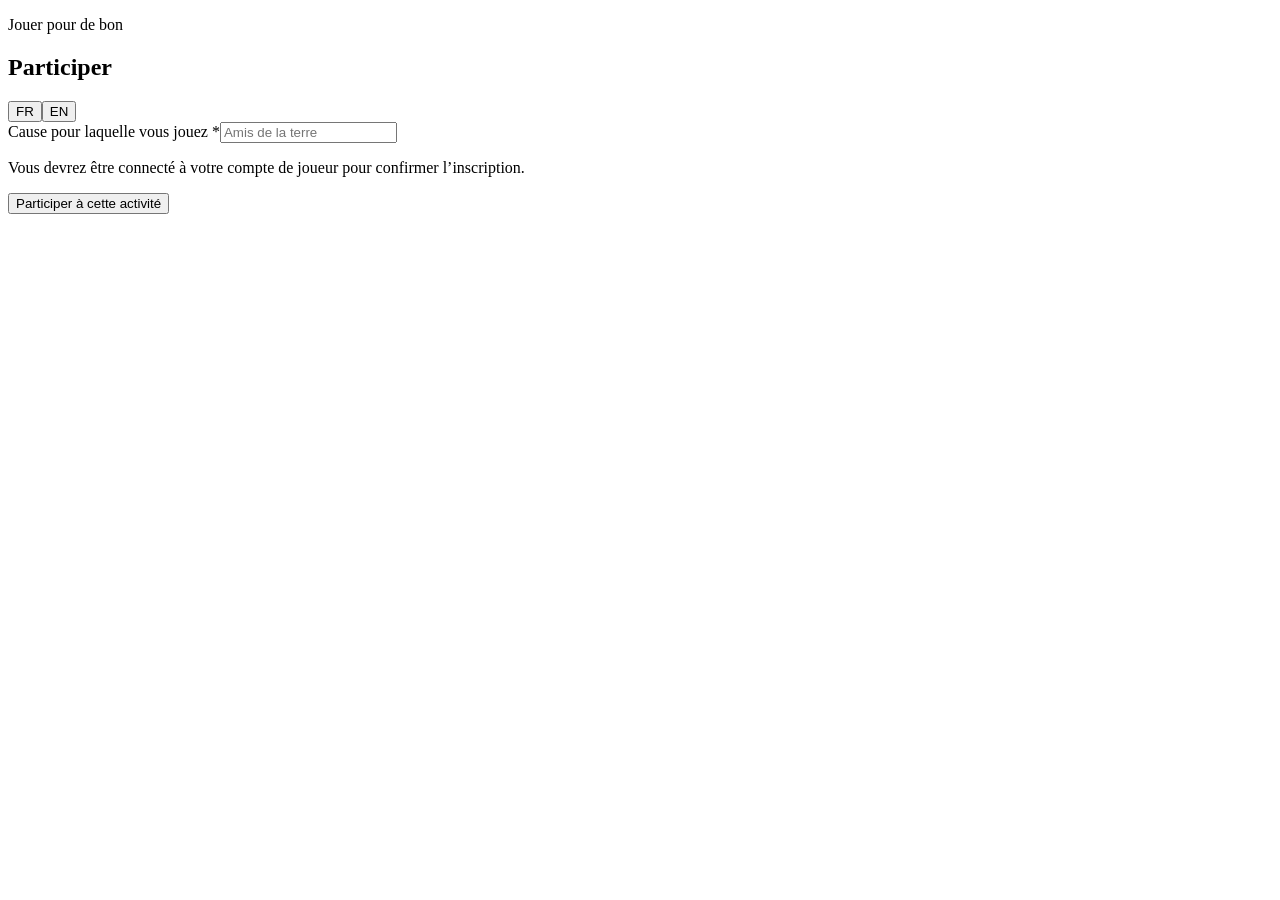
==== join/index.html @ 6a2443c5 "Add player join page" ====
<!doctype html>
<html lang="fr">
<head>
  <meta charset="utf-8" />
  <meta name="viewport" content="width=device-width, initial-scale=1" />
  <title>Participer — Jouer pour de bon</title>
  <link rel="stylesheet" href="styles.css?v=20260806-2214" />
</head>
<body>
  <main class="page-shell">
    <section class="join-card">
      <div class="top-bar">
        <div><p class="eyebrow" data-i18n="eyebrow">Jouer pour de bon</p><h1 data-i18n="title">Participer</h1></div>
        <div class="language-toggle"><button class="language-button active" data-lang="fr">FR</button><button class="language-button" data-lang="en">EN</button></div>
      </div>
      <div id="eventSummary" class="event-summary"></div>
      <form id="joinForm">
        <label class="field"><span data-i18n="causeLabel">Cause pour laquelle vous jouez *</span><input id="causeInput" required maxlength="160" placeholder="Amis de la terre" /></label>
        <p class="helper" data-i18n="accountNote">Vous devrez être connecté à votre compte de joueur pour confirmer l’inscription.</p>
        <div id="joinMessage" class="message" hidden></div>
        <button class="primary-button" type="submit" data-i18n="joinButton">Participer à cette activité</button>
      </form>
    </section>
  </main>
  <script src="script.js?v=20260806-2214"></script>
</body>
</html>
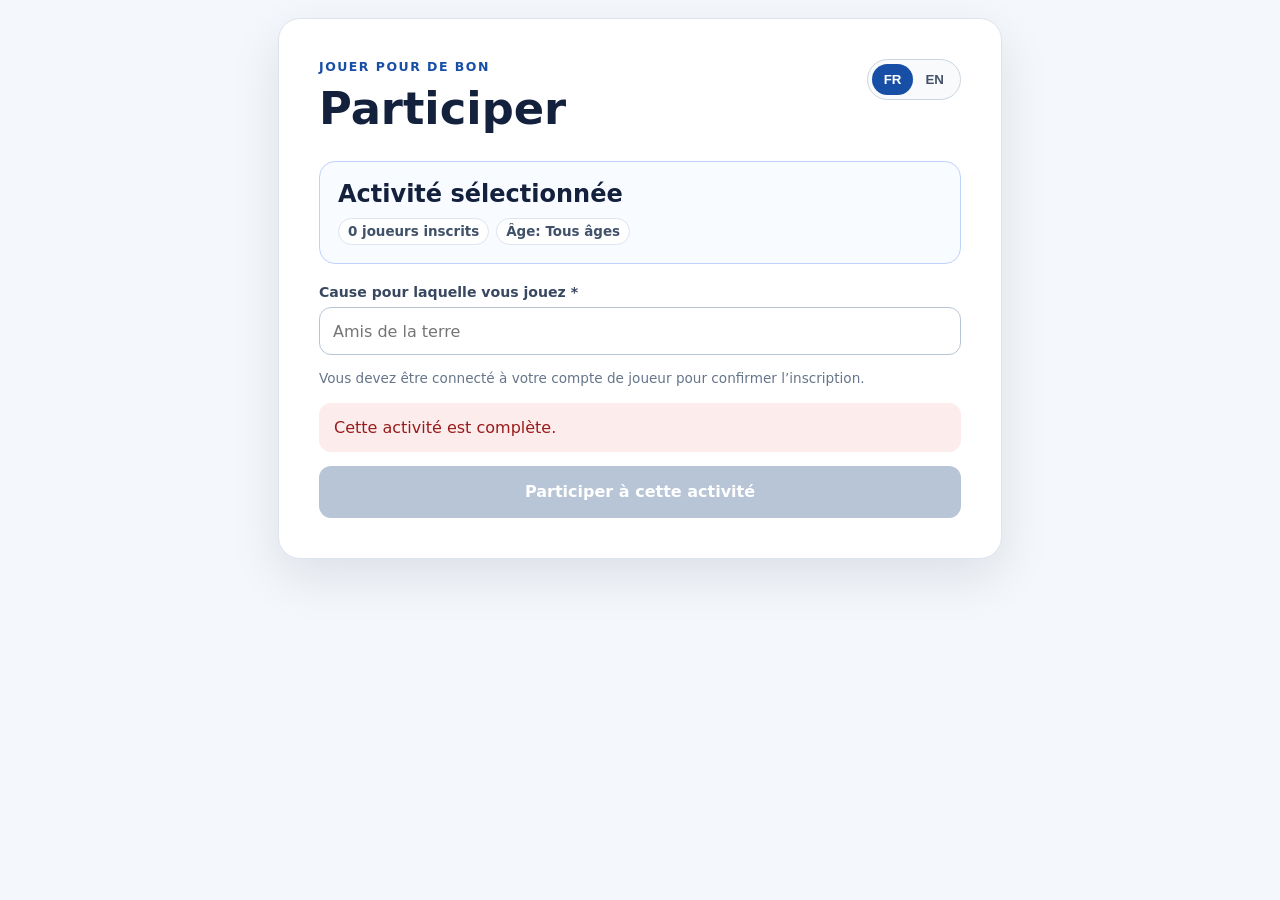
==== commit b7146520: "Refresh Join page assets" ====
--- a/join/index.html
+++ b/join/index.html
@@ -4,7 +4,7 @@
   <meta charset="utf-8" />
   <meta name="viewport" content="width=device-width, initial-scale=1" />
   <title>Participer — Jouer pour de bon</title>
-  <link rel="stylesheet" href="styles.css?v=20260806-2214" />
+  <link rel="stylesheet" href="styles.css?v=20260807-1630" />
 </head>
 <body>
   <main class="page-shell">
@@ -16,12 +16,12 @@
       <div id="eventSummary" class="event-summary"></div>
       <form id="joinForm">
         <label class="field"><span data-i18n="causeLabel">Cause pour laquelle vous jouez *</span><input id="causeInput" required maxlength="160" placeholder="Amis de la terre" /></label>
-        <p class="helper" data-i18n="accountNote">Vous devrez être connecté à votre compte de joueur pour confirmer l’inscription.</p>
+        <p class="helper" data-i18n="accountNote">Vous devez être connecté à votre compte de joueur pour confirmer l’inscription.</p>
         <div id="joinMessage" class="message" hidden></div>
         <button class="primary-button" type="submit" data-i18n="joinButton">Participer à cette activité</button>
       </form>
     </section>
   </main>
-  <script src="script.js?v=20260806-2214"></script>
+  <script src="script.js?v=20260807-1630"></script>
 </body>
-</html>
+</html>
--- a/join/styles.css
+++ b/join/styles.css
@@ -0,0 +1 @@
+*{box-sizing:border-box}:root{font-family:Inter,ui-sans-serif,system-ui,-apple-system,BlinkMacSystemFont,"Segoe UI",sans-serif;color:#14213d;background:#f4f7fb;--blue:#174ea6;--muted:#5f6f86;--line:#dce4ef}body{margin:0;min-width:320px;background:#f4f7fb}.page-shell{width:min(100%,760px);margin:0 auto;padding:18px}.join-card{background:#fff;border:1px solid var(--line);border-radius:22px;padding:clamp(20px,4vw,40px);box-shadow:0 18px 50px rgba(20,33,61,.10)}.top-bar{display:flex;justify-content:space-between;align-items:flex-start;gap:18px}.eyebrow{margin:0 0 8px;color:var(--blue);font-size:.78rem;font-weight:850;letter-spacing:.12em;text-transform:uppercase}h1{margin:0;font-size:clamp(1.9rem,5vw,2.8rem)}.language-toggle{display:inline-flex;padding:4px;border:1px solid #cbd5e1;border-radius:999px;background:#f8fafc}.language-button{border:0;border-radius:999px;padding:8px 12px;background:transparent;color:#445168;font-weight:800;cursor:pointer}.language-button.active{background:var(--blue);color:#fff}.event-summary{margin:26px 0 20px;padding:18px;border:1px solid #bfd2fb;border-radius:16px;background:#f8fbff}.event-summary h2{margin:0 0 10px}.summary-facts{display:flex;flex-wrap:wrap;gap:7px}.summary-facts span{padding:5px 9px;border:1px solid var(--line);border-radius:999px;background:#fff;color:#40516a;font-size:.84rem;font-weight:750}form{display:grid;gap:14px}.field{display:grid;gap:7px}.field span{font-size:.88rem;font-weight:800;color:#394860}input{min-height:48px;border:1px solid #b8c5d6;border-radius:12px;padding:11px 13px;font:inherit}input:focus{outline:3px solid rgba(26,102,255,.16);border-color:#1a66ff}.helper{margin:0;color:#66758a;font-size:.85rem;line-height:1.45}.primary-button{min-height:52px;border:0;border-radius:12px;padding:12px 18px;background:var(--blue);color:#fff;font:inherit;font-weight:850;cursor:pointer}.primary-button:disabled{background:#b8c5d6;cursor:not-allowed}.message{padding:13px 15px;border-radius:12px;background:#eef4ff;color:#294d83;line-height:1.45}.message.error{background:#fdecec;color:#991b1b}.message.success{background:#edf8ef;color:#1f6033}@media(max-width:640px){.page-shell{padding:10px}.join-card{border-radius:17px;padding:20px}.top-bar{flex-direction:column-reverse}.language-toggle{align-self:flex-end}}
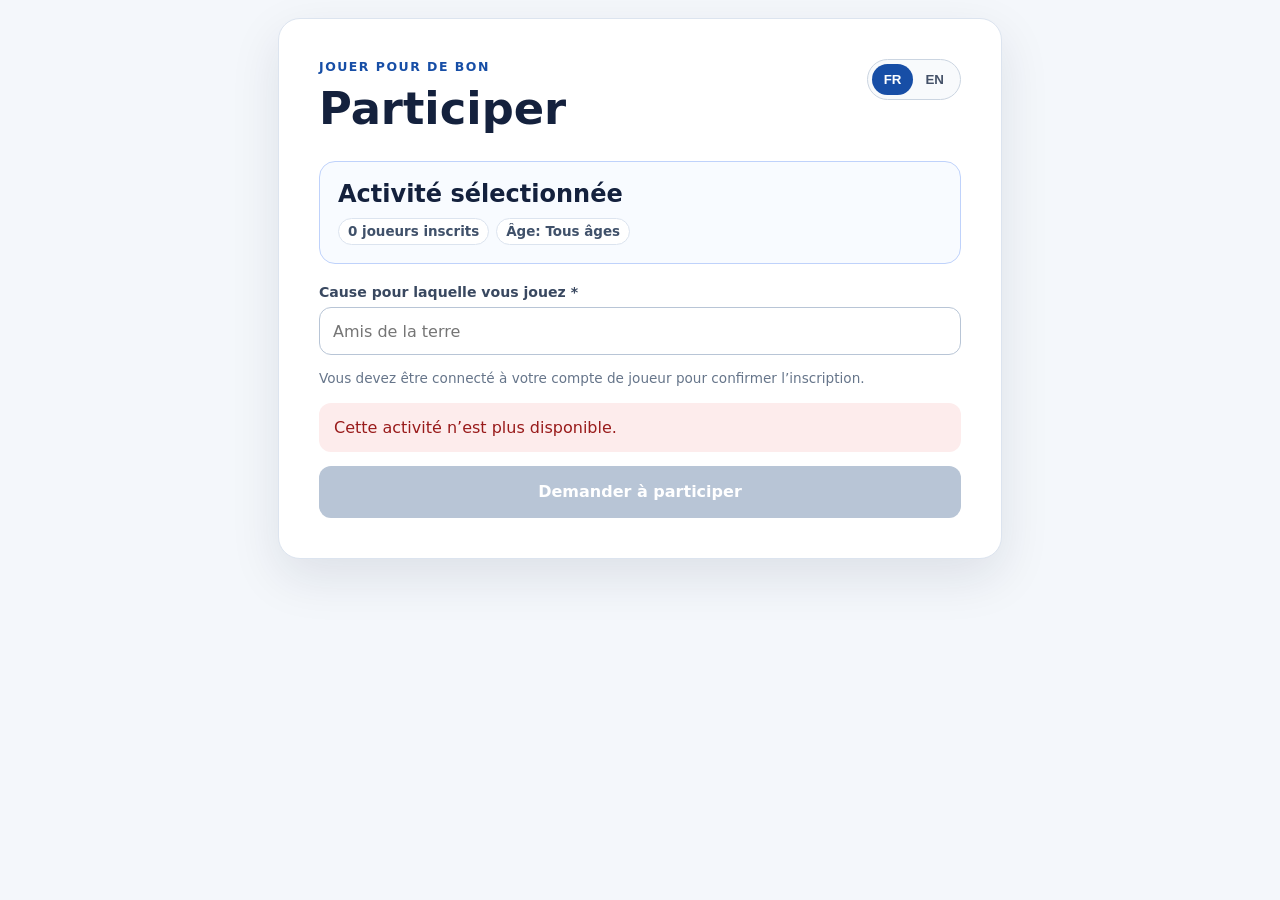
==== commit cc2a5459: "Show sample events and add search and safe request-to-join controls" ====
--- a/join/index.html
+++ b/join/index.html
@@ -1,27 +1,27 @@
-<!doctype html>
-<html lang="fr">
-<head>
-  <meta charset="utf-8" />
-  <meta name="viewport" content="width=device-width, initial-scale=1" />
-  <title>Participer — Jouer pour de bon</title>
-  <link rel="stylesheet" href="styles.css?v=20260807-1630" />
-</head>
-<body>
-  <main class="page-shell">
-    <section class="join-card">
-      <div class="top-bar">
-        <div><p class="eyebrow" data-i18n="eyebrow">Jouer pour de bon</p><h1 data-i18n="title">Participer</h1></div>
-        <div class="language-toggle"><button class="language-button active" data-lang="fr">FR</button><button class="language-button" data-lang="en">EN</button></div>
-      </div>
-      <div id="eventSummary" class="event-summary"></div>
-      <form id="joinForm">
-        <label class="field"><span data-i18n="causeLabel">Cause pour laquelle vous jouez *</span><input id="causeInput" required maxlength="160" placeholder="Amis de la terre" /></label>
-        <p class="helper" data-i18n="accountNote">Vous devez être connecté à votre compte de joueur pour confirmer l’inscription.</p>
-        <div id="joinMessage" class="message" hidden></div>
-        <button class="primary-button" type="submit" data-i18n="joinButton">Participer à cette activité</button>
-      </form>
-    </section>
-  </main>
-  <script src="script.js?v=20260807-1630"></script>
-</body>
-</html>+<!doctype html>
+<html lang="fr">
+<head>
+  <meta charset="utf-8" />
+  <meta name="viewport" content="width=device-width, initial-scale=1" />
+  <title>Participer — Jouer pour de bon</title>
+  <link rel="stylesheet" href="styles.css?v=20260921-001" />
+</head>
+<body>
+  <main class="page-shell">
+    <section class="join-card">
+      <div class="top-bar">
+        <div><p class="eyebrow" data-i18n="eyebrow">Jouer pour de bon</p><h1 data-i18n="title">Participer</h1></div>
+        <div class="language-toggle"><button class="language-button active" data-lang="fr">FR</button><button class="language-button" data-lang="en">EN</button></div>
+      </div>
+      <div id="eventSummary" class="event-summary"></div>
+      <form id="joinForm">
+        <label class="field"><span data-i18n="causeLabel">Cause pour laquelle vous jouez *</span><input id="causeInput" required maxlength="160" placeholder="Amis de la terre" /></label>
+        <p class="helper" data-i18n="accountNote">Vous devez être connecté à votre compte de joueur pour confirmer l’inscription.</p>
+        <div id="joinMessage" class="message" role="status" aria-live="polite" hidden></div>
+        <button class="primary-button" type="submit" data-i18n="joinButton">Participer à cette activité</button>
+      </form>
+    </section>
+  </main>
+  <script src="script.js?v=20260921-001"></script>
+</body>
+</html>
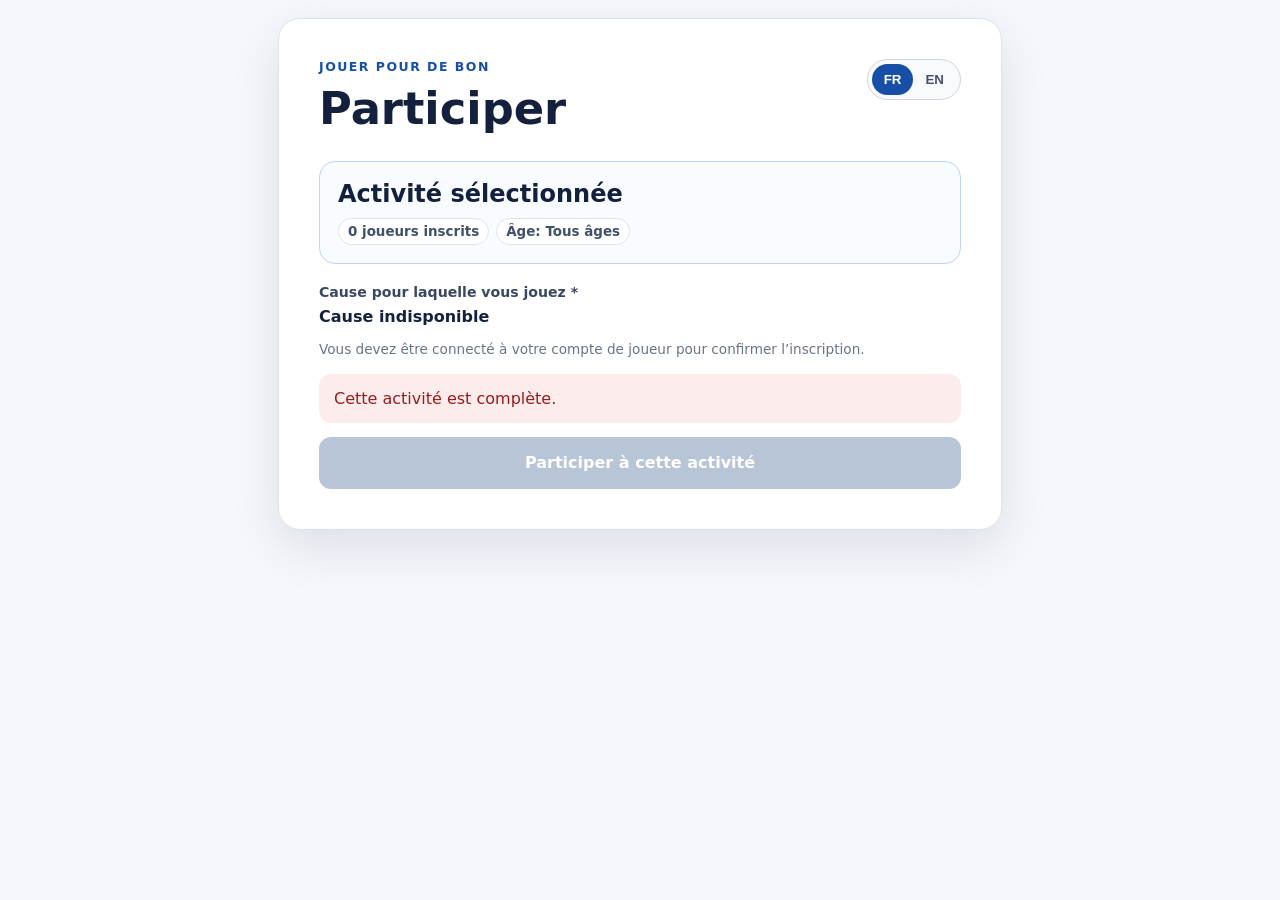
==== commit 87b01006: "Make players inherit the organizer's event cause" ====
--- a/join/index.html
+++ b/join/index.html
@@ -1,27 +1,27 @@
-<!doctype html>
-<html lang="fr">
-<head>
-  <meta charset="utf-8" />
-  <meta name="viewport" content="width=device-width, initial-scale=1" />
-  <title>Participer — Jouer pour de bon</title>
-  <link rel="stylesheet" href="styles.css?v=20260921-001" />
-</head>
-<body>
-  <main class="page-shell">
-    <section class="join-card">
-      <div class="top-bar">
-        <div><p class="eyebrow" data-i18n="eyebrow">Jouer pour de bon</p><h1 data-i18n="title">Participer</h1></div>
-        <div class="language-toggle"><button class="language-button active" data-lang="fr">FR</button><button class="language-button" data-lang="en">EN</button></div>
-      </div>
-      <div id="eventSummary" class="event-summary"></div>
-      <form id="joinForm">
-        <label class="field"><span data-i18n="causeLabel">Cause pour laquelle vous jouez *</span><input id="causeInput" required maxlength="160" placeholder="Amis de la terre" /></label>
-        <p class="helper" data-i18n="accountNote">Vous devez être connecté à votre compte de joueur pour confirmer l’inscription.</p>
-        <div id="joinMessage" class="message" role="status" aria-live="polite" hidden></div>
-        <button class="primary-button" type="submit" data-i18n="joinButton">Participer à cette activité</button>
-      </form>
-    </section>
-  </main>
-  <script src="script.js?v=20260921-001"></script>
-</body>
+<!doctype html>
+<html lang="fr">
+<head>
+  <meta charset="utf-8" />
+  <meta name="viewport" content="width=device-width, initial-scale=1" />
+  <title>Participer — Jouer pour de bon</title>
+  <link rel="stylesheet" href="styles.css?v=20260807-1630" />
+</head>
+<body>
+  <main class="page-shell">
+    <section class="join-card">
+      <div class="top-bar">
+        <div><p class="eyebrow" data-i18n="eyebrow">Jouer pour de bon</p><h1 data-i18n="title">Participer</h1></div>
+        <div class="language-toggle"><button class="language-button active" data-lang="fr">FR</button><button class="language-button" data-lang="en">EN</button></div>
+      </div>
+      <div id="eventSummary" class="event-summary"></div>
+      <form id="joinForm">
+        <div class="field"><span data-i18n="causeLabel">Cause pour laquelle vous jouez</span><strong id="causeName"></strong></div>
+        <p class="helper" data-i18n="accountNote">Vous devez être connecté à votre compte de joueur pour confirmer l’inscription.</p>
+        <div id="joinMessage" class="message" hidden></div>
+        <button class="primary-button" type="submit" data-i18n="joinButton">Participer à cette activité</button>
+      </form>
+    </section>
+  </main>
+    <script src="script.js?v=20261004-causes"></script>
+</body>
 </html>
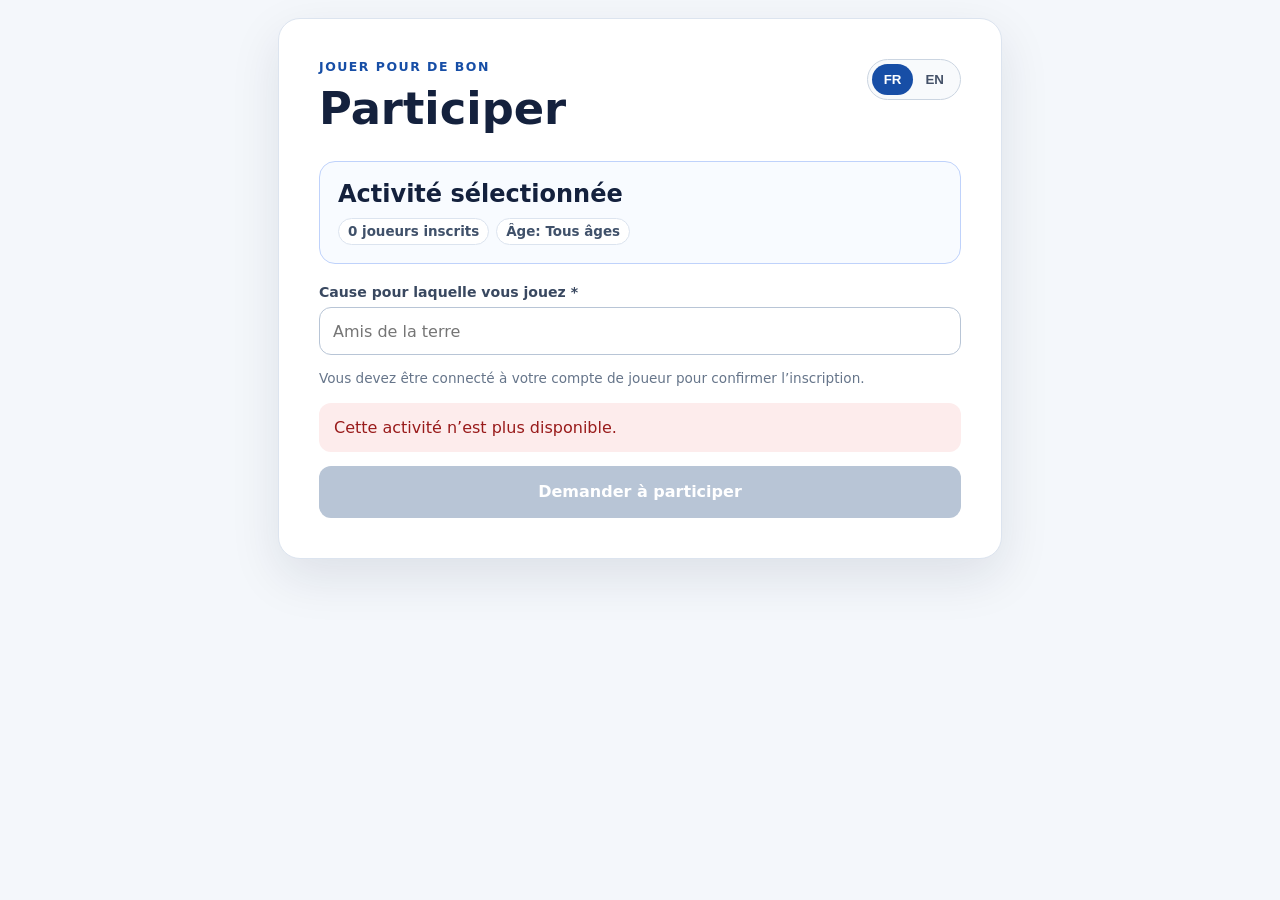
==== commit 5feabd75: "Merge 6aed3ec7c90a243e5f9c18b3f4c8f108d82e2d67 into 7228a423fd6aadcd532f93d55d9be2ec2339276d" ====
--- a/join/index.html
+++ b/join/index.html
@@ -4,7 +4,7 @@
   <meta charset="utf-8" />
   <meta name="viewport" content="width=device-width, initial-scale=1" />
   <title>Participer — Jouer pour de bon</title>
-  <link rel="stylesheet" href="styles.css?v=20260807-1630" />
+  <link rel="stylesheet" href="styles.css?v=20260921-001" />
 </head>
 <body>
   <main class="page-shell">
@@ -15,13 +15,13 @@
       </div>
       <div id="eventSummary" class="event-summary"></div>
       <form id="joinForm">
-        <div class="field"><span data-i18n="causeLabel">Cause pour laquelle vous jouez</span><strong id="causeName"></strong></div>
+        <label class="field"><span data-i18n="causeLabel">Cause pour laquelle vous jouez *</span><input id="causeInput" required maxlength="160" placeholder="Amis de la terre" /></label>
         <p class="helper" data-i18n="accountNote">Vous devez être connecté à votre compte de joueur pour confirmer l’inscription.</p>
-        <div id="joinMessage" class="message" hidden></div>
+        <div id="joinMessage" class="message" role="status" aria-live="polite" hidden></div>
         <button class="primary-button" type="submit" data-i18n="joinButton">Participer à cette activité</button>
       </form>
     </section>
   </main>
-    <script src="script.js?v=20261004-causes"></script>
+  <script src="script.js?v=20260921-001"></script>
 </body>
 </html>
